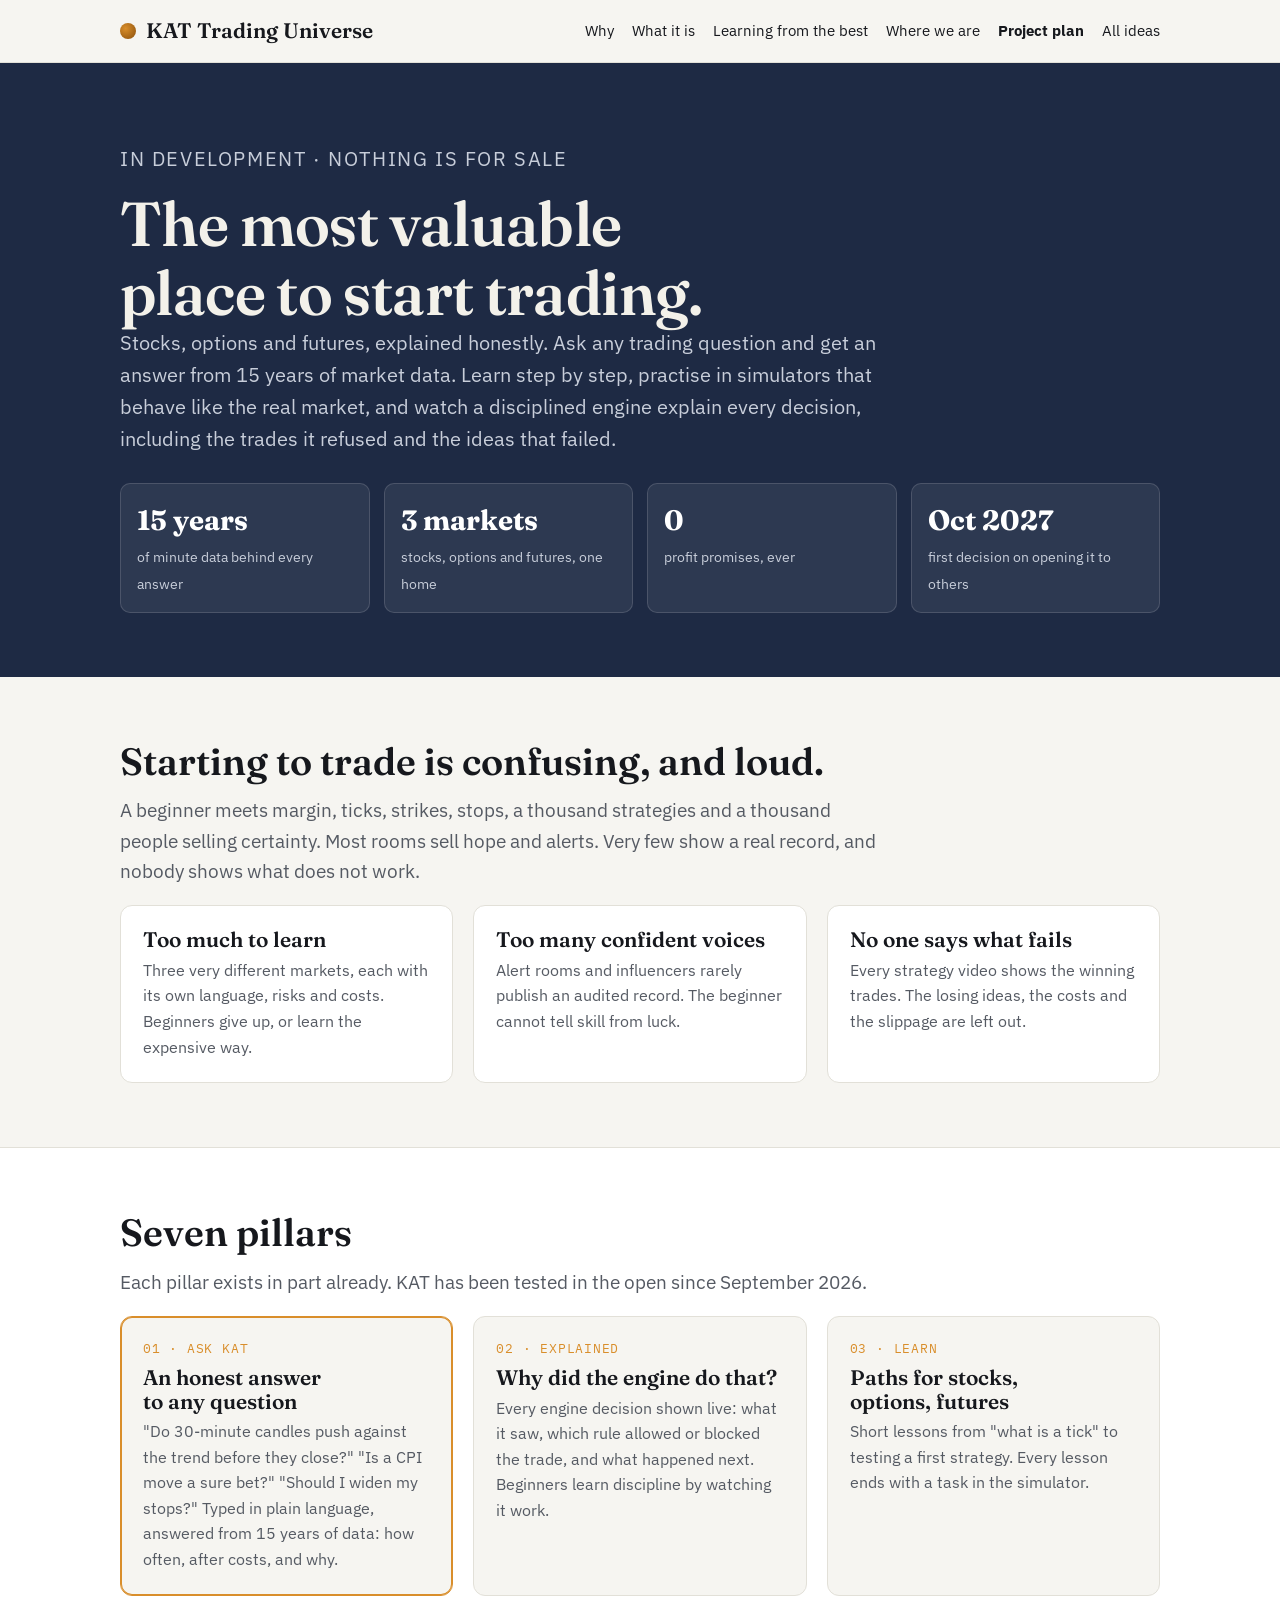
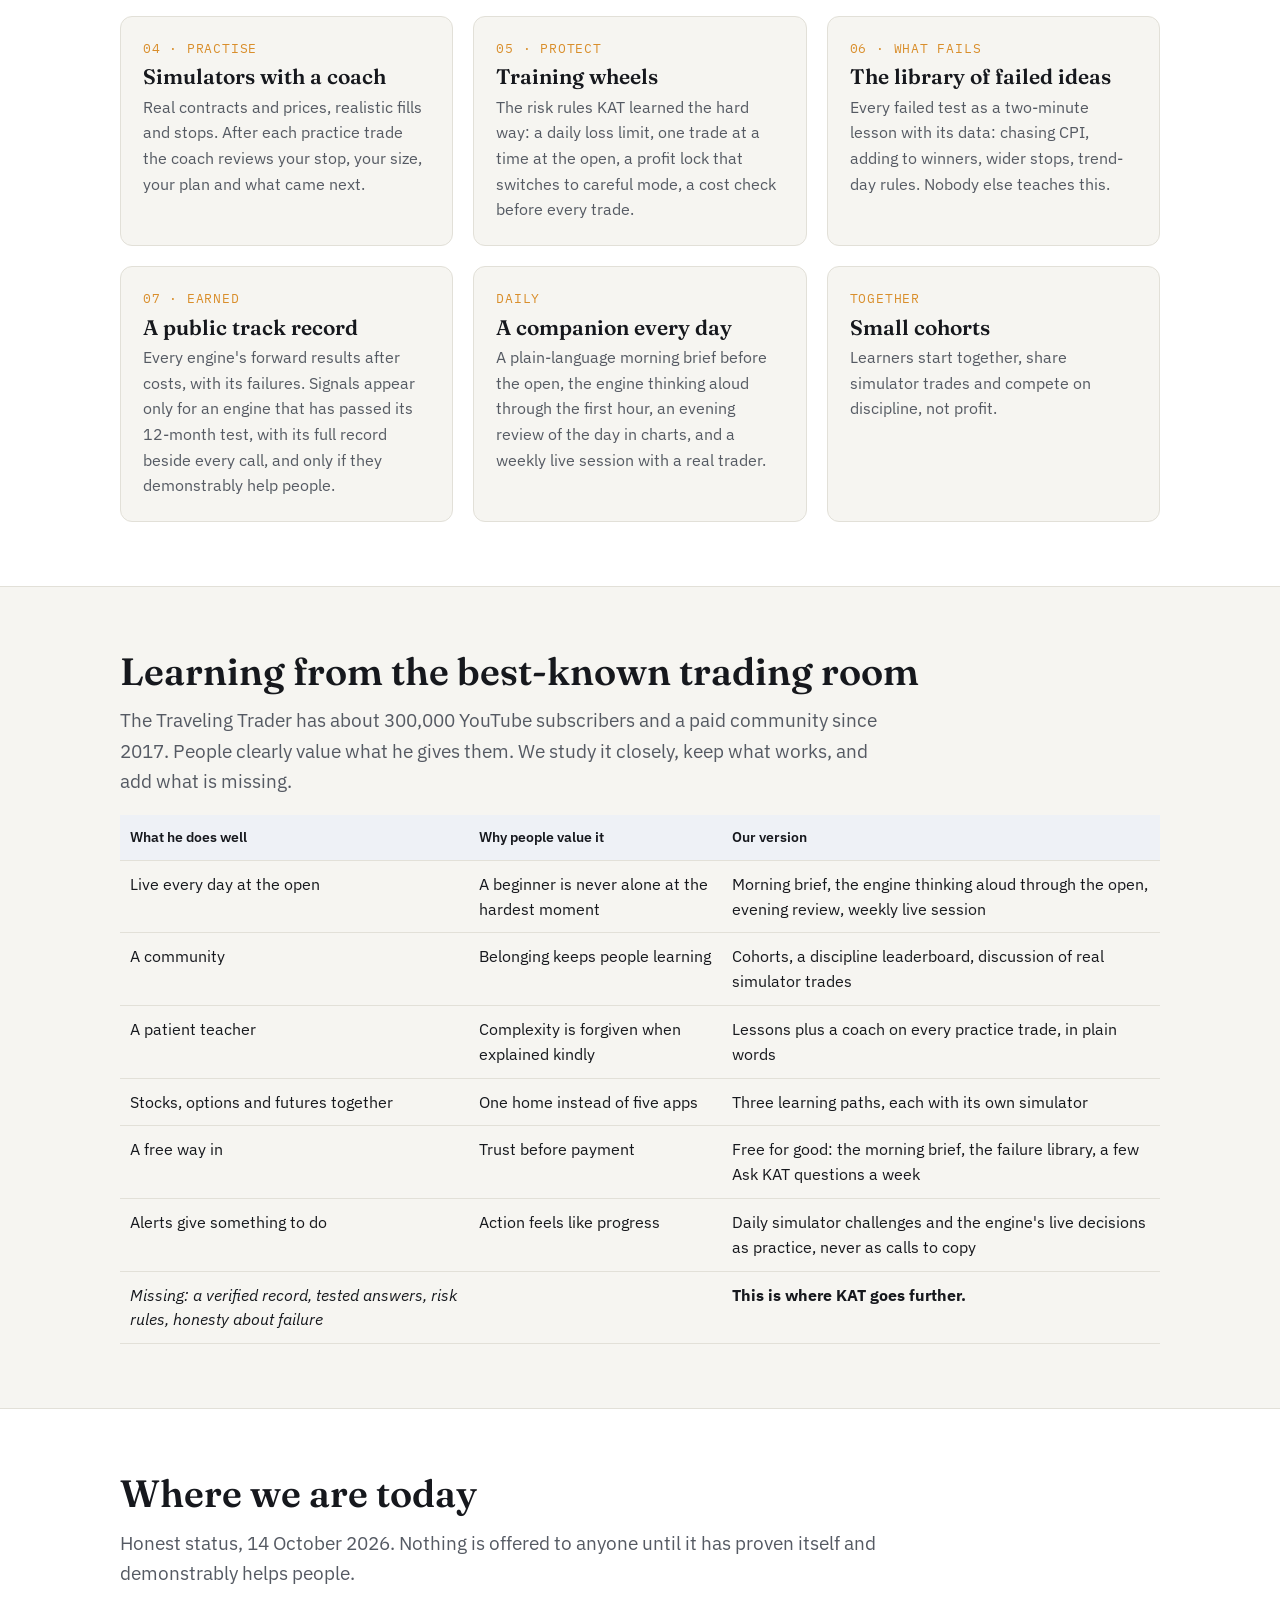
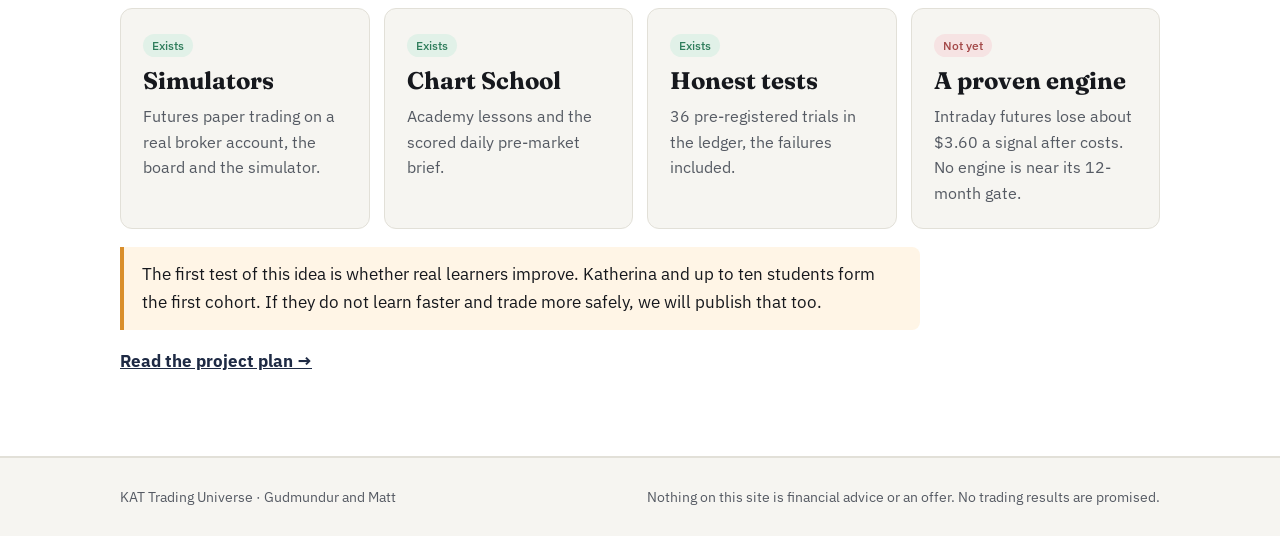
==== index.html @ 8381a34c "KAT Trading Universe: overview and project plan Co-Authored-By: Claude Opus 5.5 <noreply@anthropic.c" ====
<!doctype html>
<html lang="en">
<head>
<meta charset="utf-8">
<meta name="viewport" content="width=device-width, initial-scale=1, viewport-fit=cover">
<title>KAT Trading Universe</title>
<meta name="description" content="The most valuable place to start trading stocks, options and futures: honest answers from 15 years of data, guided learning, realistic simulators and an engine that explains every decision. In development; nothing is for sale.">
<link rel="preconnect" href="https://fonts.googleapis.com">
<link rel="stylesheet" href="https://fonts.googleapis.com/css2?family=Fraunces:opsz,wght@9..144,600&family=IBM+Plex+Sans:wght@400;500;600&family=IBM+Plex+Mono:wght@400;500&display=swap">
<link rel="stylesheet" href="style.css">
</head>
<body>
<header class="top">
  <div class="wrap">
    <a class="brand" href="index.html"><i></i>KAT Trading Universe</a>
    <nav aria-label="Main">
      <a href="#why">Why</a>
      <a href="#pillars">What it is</a>
      <a href="#learn">Learning from the best</a>
      <a href="#today">Where we are</a>
      <a href="plan.html"><strong>Project plan</strong></a>
      <a href="https://gummihurdal.github.io/ideas/#universe">All ideas</a>
    </nav>
  </div>
</header>

<section class="hero">
  <div class="wrap">
    <p class="eyebrow">In development · nothing is for sale</p>
    <h1>The most valuable place to start trading.</h1>
    <p>Stocks, options and futures, explained honestly. Ask any trading question and get an answer from 15 years of market data. Learn step by step, practise in simulators that behave like the real market, and watch a disciplined engine explain every decision, including the trades it refused and the ideas that failed.</p>
    <div class="kpis">
      <div><strong>15 years</strong><span>of minute data behind every answer</span></div>
      <div><strong>3 markets</strong><span>stocks, options and futures, one home</span></div>
      <div><strong>0</strong><span>profit promises, ever</span></div>
      <div><strong>Oct 2027</strong><span>first decision on opening it to others</span></div>
    </div>
  </div>
</section>

<main>
<section id="why">
  <div class="wrap">
    <h2>Starting to trade is confusing, and loud.</h2>
    <p class="lead">A beginner meets margin, ticks, strikes, stops, a thousand strategies and a thousand people selling certainty. Most rooms sell hope and alerts. Very few show a real record, and nobody shows what does not work.</p>
    <div class="grid3">
      <div class="card"><h3>Too much to learn</h3><p>Three very different markets, each with its own language, risks and costs. Beginners give up, or learn the expensive way.</p></div>
      <div class="card"><h3>Too many confident voices</h3><p>Alert rooms and influencers rarely publish an audited record. The beginner cannot tell skill from luck.</p></div>
      <div class="card"><h3>No one says what fails</h3><p>Every strategy video shows the winning trades. The losing ideas, the costs and the slippage are left out.</p></div>
    </div>
  </div>
</section>

<section id="pillars" class="alt">
  <div class="wrap">
    <h2>Seven pillars</h2>
    <p class="lead">Each pillar exists in part already. KAT has been tested in the open since September 2026.</p>
    <div class="grid3">
      <div class="card star"><span class="num">01 · ASK KAT</span><h3>An honest answer to any question</h3><p>"Do 30-minute candles push against the trend before they close?" "Is a CPI move a sure bet?" "Should I widen my stops?" Typed in plain language, answered from 15 years of data: how often, after costs, and why.</p></div>
      <div class="card"><span class="num">02 · EXPLAINED</span><h3>Why did the engine do that?</h3><p>Every engine decision shown live: what it saw, which rule allowed or blocked the trade, and what happened next. Beginners learn discipline by watching it work.</p></div>
      <div class="card"><span class="num">03 · LEARN</span><h3>Paths for stocks, options, futures</h3><p>Short lessons from "what is a tick" to testing a first strategy. Every lesson ends with a task in the simulator.</p></div>
      <div class="card"><span class="num">04 · PRACTISE</span><h3>Simulators with a coach</h3><p>Real contracts and prices, realistic fills and stops. After each practice trade the coach reviews your stop, your size, your plan and what came next.</p></div>
      <div class="card"><span class="num">05 · PROTECT</span><h3>Training wheels</h3><p>The risk rules KAT learned the hard way: a daily loss limit, one trade at a time at the open, a profit lock that switches to careful mode, a cost check before every trade.</p></div>
      <div class="card"><span class="num">06 · WHAT FAILS</span><h3>The library of failed ideas</h3><p>Every failed test as a two-minute lesson with its data: chasing CPI, adding to winners, wider stops, trend-day rules. Nobody else teaches this.</p></div>
      <div class="card"><span class="num">07 · EARNED</span><h3>A public track record</h3><p>Every engine's forward results after costs, with its failures. Signals appear only for an engine that has passed its 12-month test, with its full record beside every call, and only if they demonstrably help people.</p></div>
      <div class="card"><span class="num">DAILY</span><h3>A companion every day</h3><p>A plain-language morning brief before the open, the engine thinking aloud through the first hour, an evening review of the day in charts, and a weekly live session with a real trader.</p></div>
      <div class="card"><span class="num">TOGETHER</span><h3>Small cohorts</h3><p>Learners start together, share simulator trades and compete on discipline, not profit.</p></div>
    </div>
  </div>
</section>

<section id="learn">
  <div class="wrap">
    <h2>Learning from the best-known trading room</h2>
    <p class="lead">The Traveling Trader has about 300,000 YouTube subscribers and a paid community since 2017. People clearly value what he gives them. We study it closely, keep what works, and add what is missing.</p>
    <div class="scroll"><table>
      <thead><tr><th>What he does well</th><th>Why people value it</th><th>Our version</th></tr></thead>
      <tbody>
        <tr><td>Live every day at the open</td><td>A beginner is never alone at the hardest moment</td><td>Morning brief, the engine thinking aloud through the open, evening review, weekly live session</td></tr>
        <tr><td>A community</td><td>Belonging keeps people learning</td><td>Cohorts, a discipline leaderboard, discussion of real simulator trades</td></tr>
        <tr><td>A patient teacher</td><td>Complexity is forgiven when explained kindly</td><td>Lessons plus a coach on every practice trade, in plain words</td></tr>
        <tr><td>Stocks, options and futures together</td><td>One home instead of five apps</td><td>Three learning paths, each with its own simulator</td></tr>
        <tr><td>A free way in</td><td>Trust before payment</td><td>Free for good: the morning brief, the failure library, a few Ask KAT questions a week</td></tr>
        <tr><td>Alerts give something to do</td><td>Action feels like progress</td><td>Daily simulator challenges and the engine's live decisions as practice, never as calls to copy</td></tr>
        <tr><td><em>Missing: a verified record, tested answers, risk rules, honesty about failure</em></td><td></td><td><strong>This is where KAT goes further.</strong></td></tr>
      </tbody>
    </table></div>
  </div>
</section>

<section id="today" class="alt">
  <div class="wrap">
    <h2>Where we are today</h2>
    <p class="lead">Honest status, 14 October 2026. Nothing is offered to anyone until it has proven itself and demonstrably helps people.</p>
    <div class="status">
      <div class="card"><span class="pill done">Exists</span><strong>Simulators</strong><p>Futures paper trading on a real broker account, the board and the simulator.</p></div>
      <div class="card"><span class="pill done">Exists</span><strong>Chart School</strong><p>Academy lessons and the scored daily pre-market brief.</p></div>
      <div class="card"><span class="pill done">Exists</span><strong>Honest tests</strong><p>36 pre-registered trials in the ledger, the failures included.</p></div>
      <div class="card"><span class="pill no">Not yet</span><strong>A proven engine</strong><p>Intraday futures lose about $3.60 a signal after costs. No engine is near its 12-month gate.</p></div>
    </div>
    <div class="callout">The first test of this idea is whether real learners improve. Katherina and up to ten students form the first cohort. If they do not learn faster and trade more safely, we will publish that too.</div>
    <p><a href="plan.html"><strong>Read the project plan →</strong></a></p>
  </div>
</section>
</main>

<footer>
  <div class="wrap">
    <span>KAT Trading Universe · Gudmundur and Matt</span>
    <span>Nothing on this site is financial advice or an offer. No trading results are promised.</span>
  </div>
</footer>
</body>
</html>
---- style.css ----
:root{--bg:#F6F5F1;--panel:#FFFFFF;--ink:#16181D;--ink2:#555A63;--line:#E2E0D8;--deep:#1E2A44;--accent:#D98E2B;--good:#2E7D5B;--bad:#A34646;--soft:#EEF1F6;--max:1080px}
*{box-sizing:border-box}
html{scroll-padding-top:76px}
body{margin:0;background:var(--bg);color:var(--ink);font:17px/1.6 'IBM Plex Sans',system-ui,sans-serif}
h1,h2,h3{font-family:'Fraunces',Georgia,serif;font-weight:600;line-height:1.12;margin:0;text-wrap:balance}
h1{font-size:clamp(36px,6vw,62px);letter-spacing:-.01em}
h2{font-size:clamp(26px,3.4vw,38px);margin-bottom:12px}
h3{font-size:21px;margin-bottom:6px}
p{margin:0 0 1em;max-width:66ch}
a{color:var(--deep)}
a:focus-visible{outline:2px solid var(--accent);outline-offset:3px}
.wrap{max-width:var(--max);margin:0 auto;padding-left:max(20px,env(safe-area-inset-left,0px));padding-right:max(20px,env(safe-area-inset-right,0px))}
header.top{position:sticky;top:0;z-index:5;background:rgba(246,245,241,.95);backdrop-filter:blur(6px);border-bottom:1px solid var(--line)}
header.top .wrap{display:flex;justify-content:space-between;align-items:center;gap:16px;padding-block:14px}
.brand{font-family:'Fraunces',Georgia,serif;font-weight:600;font-size:21px;text-decoration:none;color:var(--ink);display:flex;align-items:center;gap:10px}
.brand i{width:16px;height:16px;border-radius:50%;background:radial-gradient(circle at 35% 35%,var(--accent),#8a4f0b);display:inline-block}
nav{display:flex;flex-wrap:wrap;gap:18px;font-size:15px}
nav a{text-decoration:none;color:var(--ink)}nav a:hover{color:var(--accent)}
.hero{background:var(--deep);color:#F3F1EA;padding-block:80px 64px}
.hero p{color:#C8CEDA;font-size:20px}
.eyebrow{font-size:14px;letter-spacing:.08em;text-transform:uppercase;color:#C8CEDA;margin-bottom:14px}
.kpis{display:grid;grid-template-columns:repeat(4,1fr);gap:14px;margin-top:28px}
.kpis div{background:rgba(255,255,255,.07);border:1px solid rgba(255,255,255,.14);border-radius:10px;padding:14px 16px}
.kpis strong{display:block;font-family:'Fraunces',Georgia,serif;font-size:28px;color:#fff}
.kpis span{font-size:14px;color:#C8CEDA}
section{padding-block:64px}
section.alt{background:var(--panel);border-block:1px solid var(--line)}
.lead{color:var(--ink2);font-size:19px;max-width:70ch}
.grid3{display:grid;grid-template-columns:repeat(3,1fr);gap:20px}
.grid2{display:grid;grid-template-columns:1fr 1fr;gap:20px}
.card{background:var(--panel);border:1px solid var(--line);border-radius:12px;padding:22px;min-width:0}
section.alt .card{background:var(--bg)}
.card p{font-size:16px;color:var(--ink2);margin:0}
.num{font-family:'IBM Plex Mono',monospace;font-size:13px;color:var(--accent);letter-spacing:.06em;margin-bottom:6px;display:block}
.star{border-color:var(--accent);box-shadow:0 0 0 1px var(--accent) inset}
.scroll{overflow-x:auto}
table{width:100%;border-collapse:collapse;font-size:15.5px}
th,td{text-align:left;vertical-align:top;padding:11px 10px;border-bottom:1px solid var(--line)}
th{font-weight:600;background:var(--soft);font-size:14px}
.callout{background:#FFF5E6;border-left:4px solid var(--accent);padding:14px 18px;border-radius:0 8px 8px 0;margin:18px 0;max-width:80ch}
.pill{display:inline-block;font-size:12px;padding:2px 9px;border-radius:999px;background:var(--soft);color:var(--deep);white-space:nowrap;font-weight:500}
.pill.todo{background:#EDEBE4;color:var(--ink2)}.pill.now{background:#FFF0D6;color:#7A4A0A}.pill.done{background:#E1F1E8;color:var(--good)}.pill.no{background:#F6E3E3;color:var(--bad)}
.phase{border-left:3px solid var(--accent);padding:4px 0 4px 18px;margin:26px 0}
.phase h3{margin-bottom:4px}.phase .when{font-size:14px;color:var(--ink2);margin-bottom:10px}
ul.clean{padding-left:20px;margin:0;max-width:74ch}ul.clean li{margin-bottom:7px}
.status{display:grid;grid-template-columns:repeat(4,1fr);gap:14px}
.status .card strong{display:block;font-family:'Fraunces',Georgia,serif;font-size:24px;margin:4px 0}
footer{border-top:1px solid var(--line);padding-block:28px;font-size:14px;color:var(--ink2)}
footer .wrap{display:flex;flex-wrap:wrap;justify-content:space-between;gap:12px}
@media (max-width:900px){.grid3,.status,.kpis{grid-template-columns:1fr 1fr}}
@media (max-width:640px){.grid3,.grid2,.status,.kpis{grid-template-columns:1fr}nav{gap:12px;font-size:14px}.hero{padding-block:56px 44px}section{padding-block:46px}}
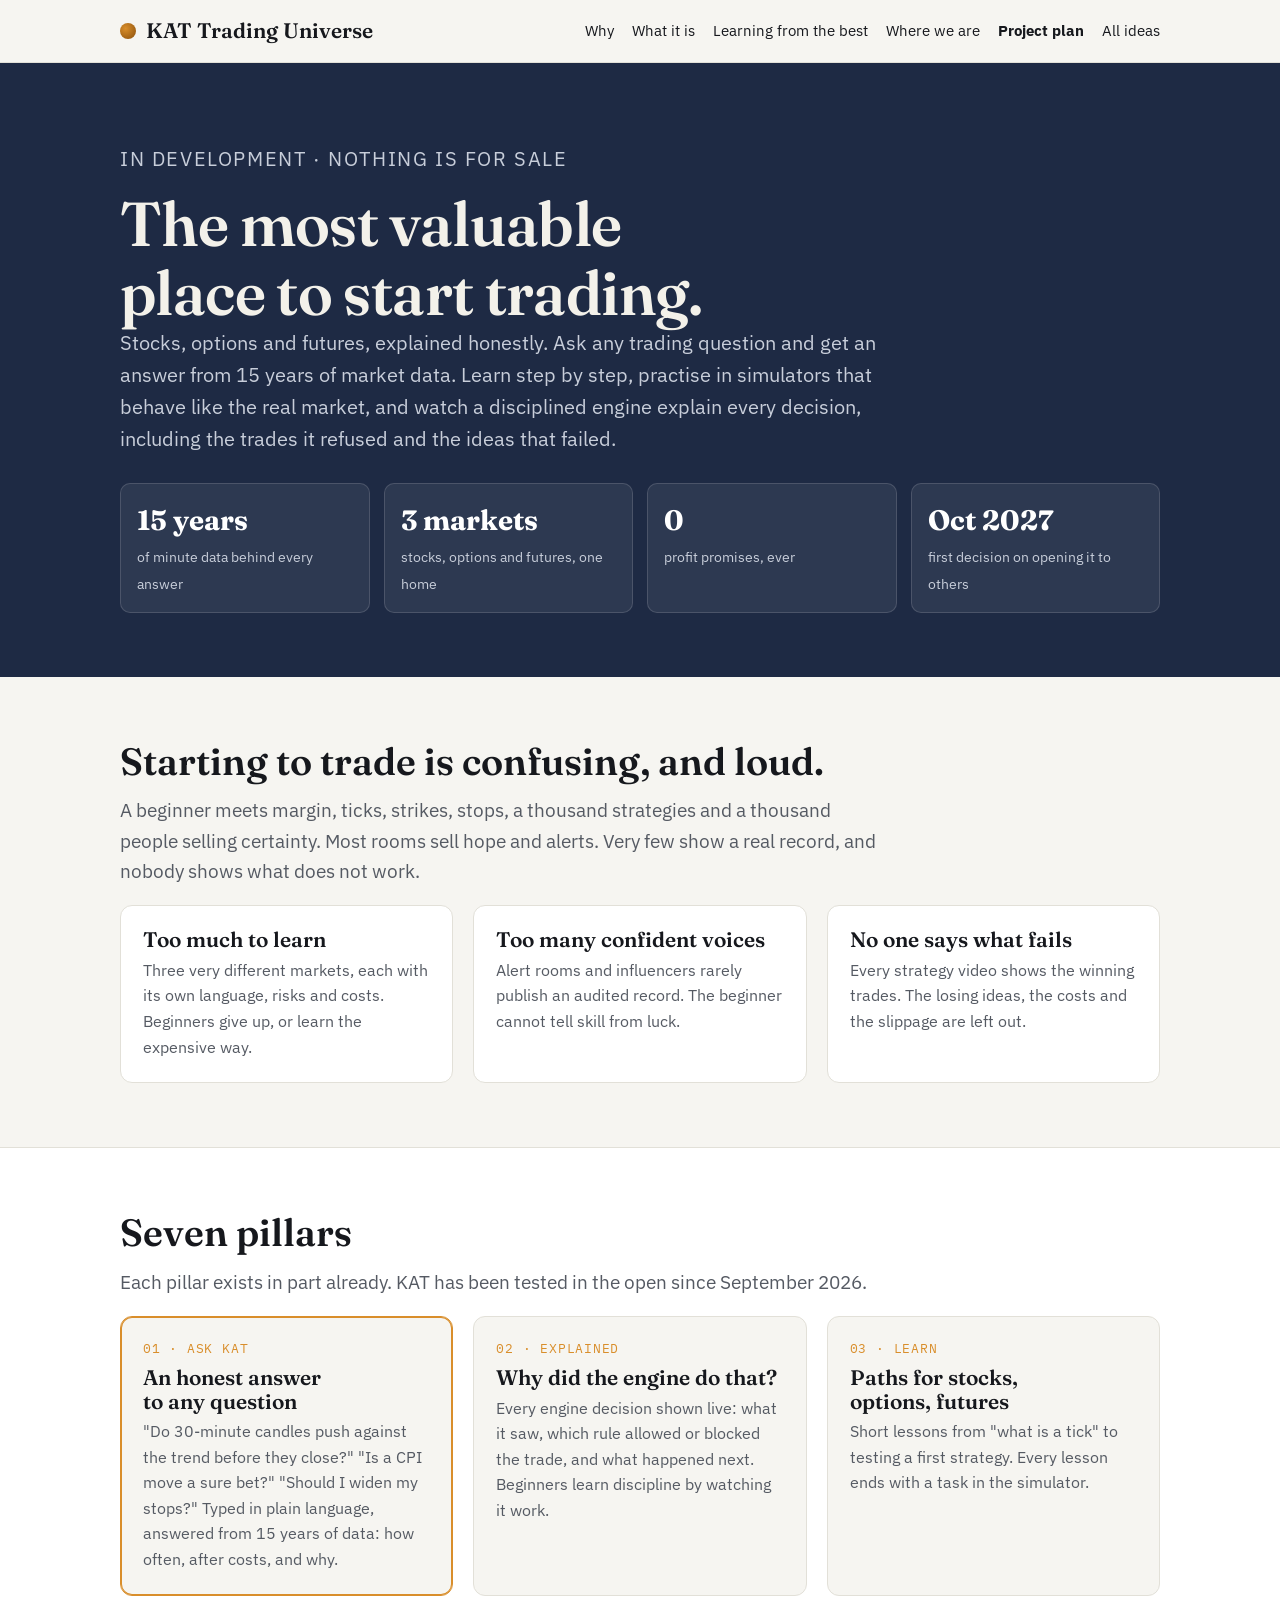
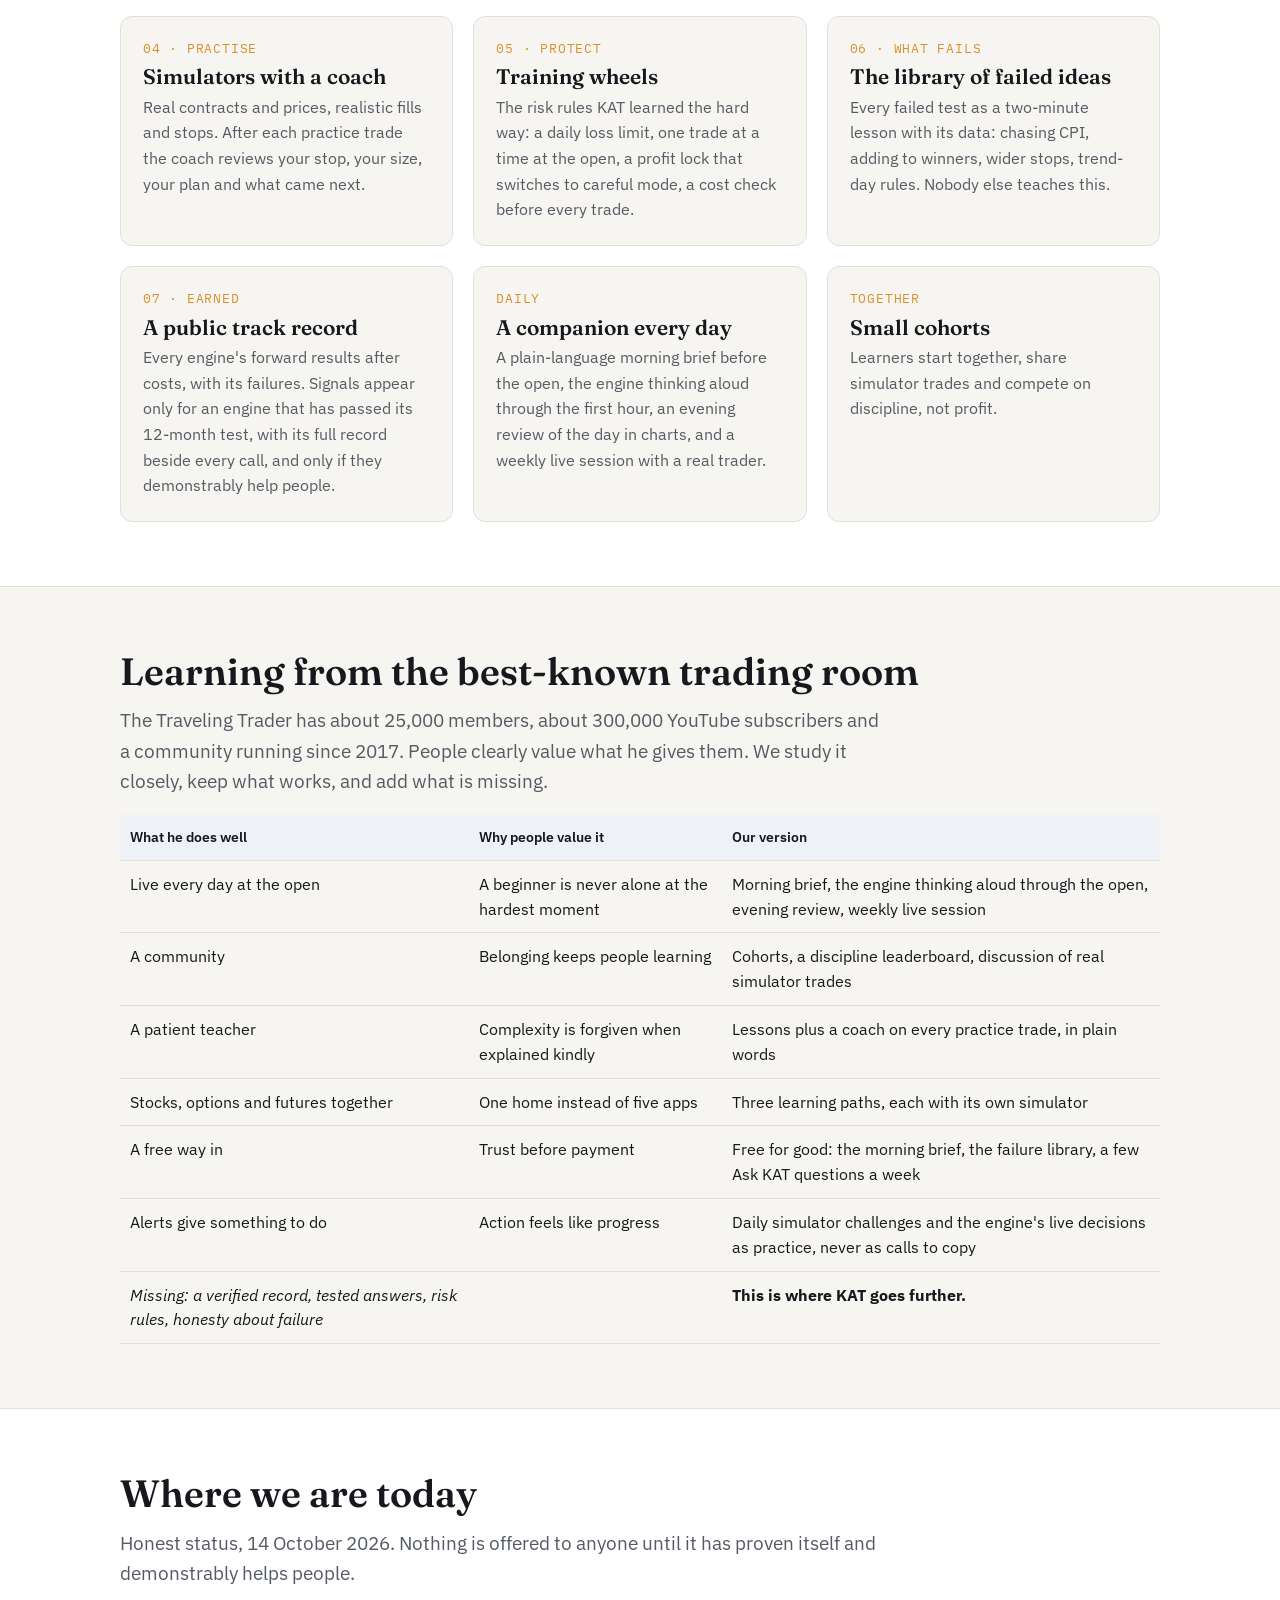
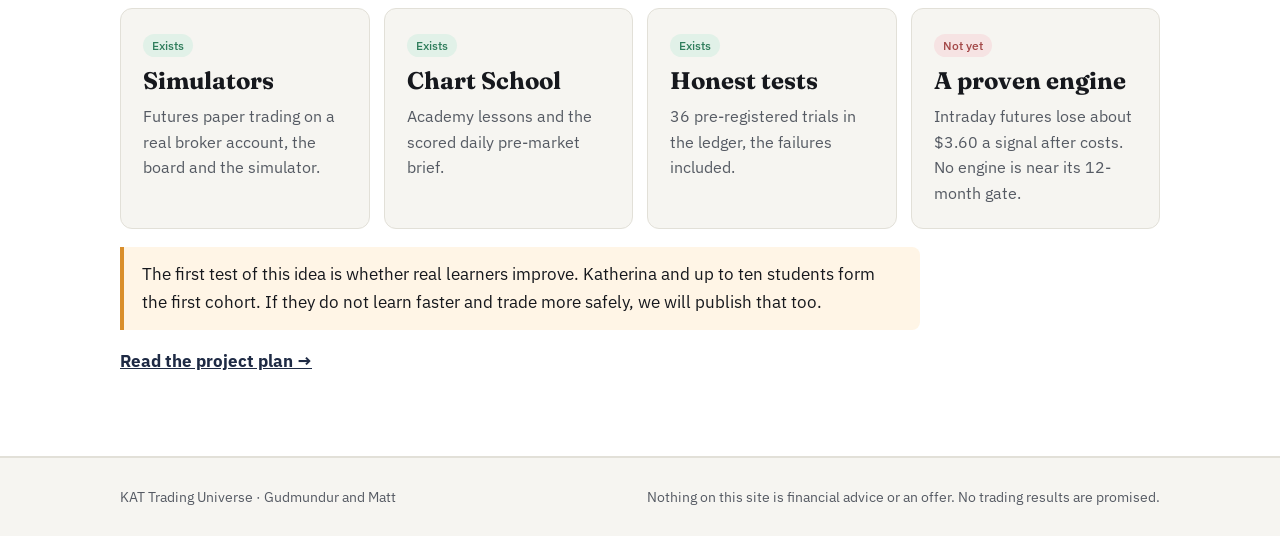
==== commit 8f5a14f8: "Traveling Trader: about 25,000 members (owner's figure) Co-Authored-By: Claude Opus 5.5 <noreply@ant" ====
--- a/index.html
+++ b/index.html
@@ -72,7 +72,7 @@
 <section id="learn">
   <div class="wrap">
     <h2>Learning from the best-known trading room</h2>
-    <p class="lead">The Traveling Trader has about 300,000 YouTube subscribers and a paid community since 2017. People clearly value what he gives them. We study it closely, keep what works, and add what is missing.</p>
+    <p class="lead">The Traveling Trader has about 25,000 members, about 300,000 YouTube subscribers and a community running since 2017. People clearly value what he gives them. We study it closely, keep what works, and add what is missing.</p>
     <div class="scroll"><table>
       <thead><tr><th>What he does well</th><th>Why people value it</th><th>Our version</th></tr></thead>
       <tbody>
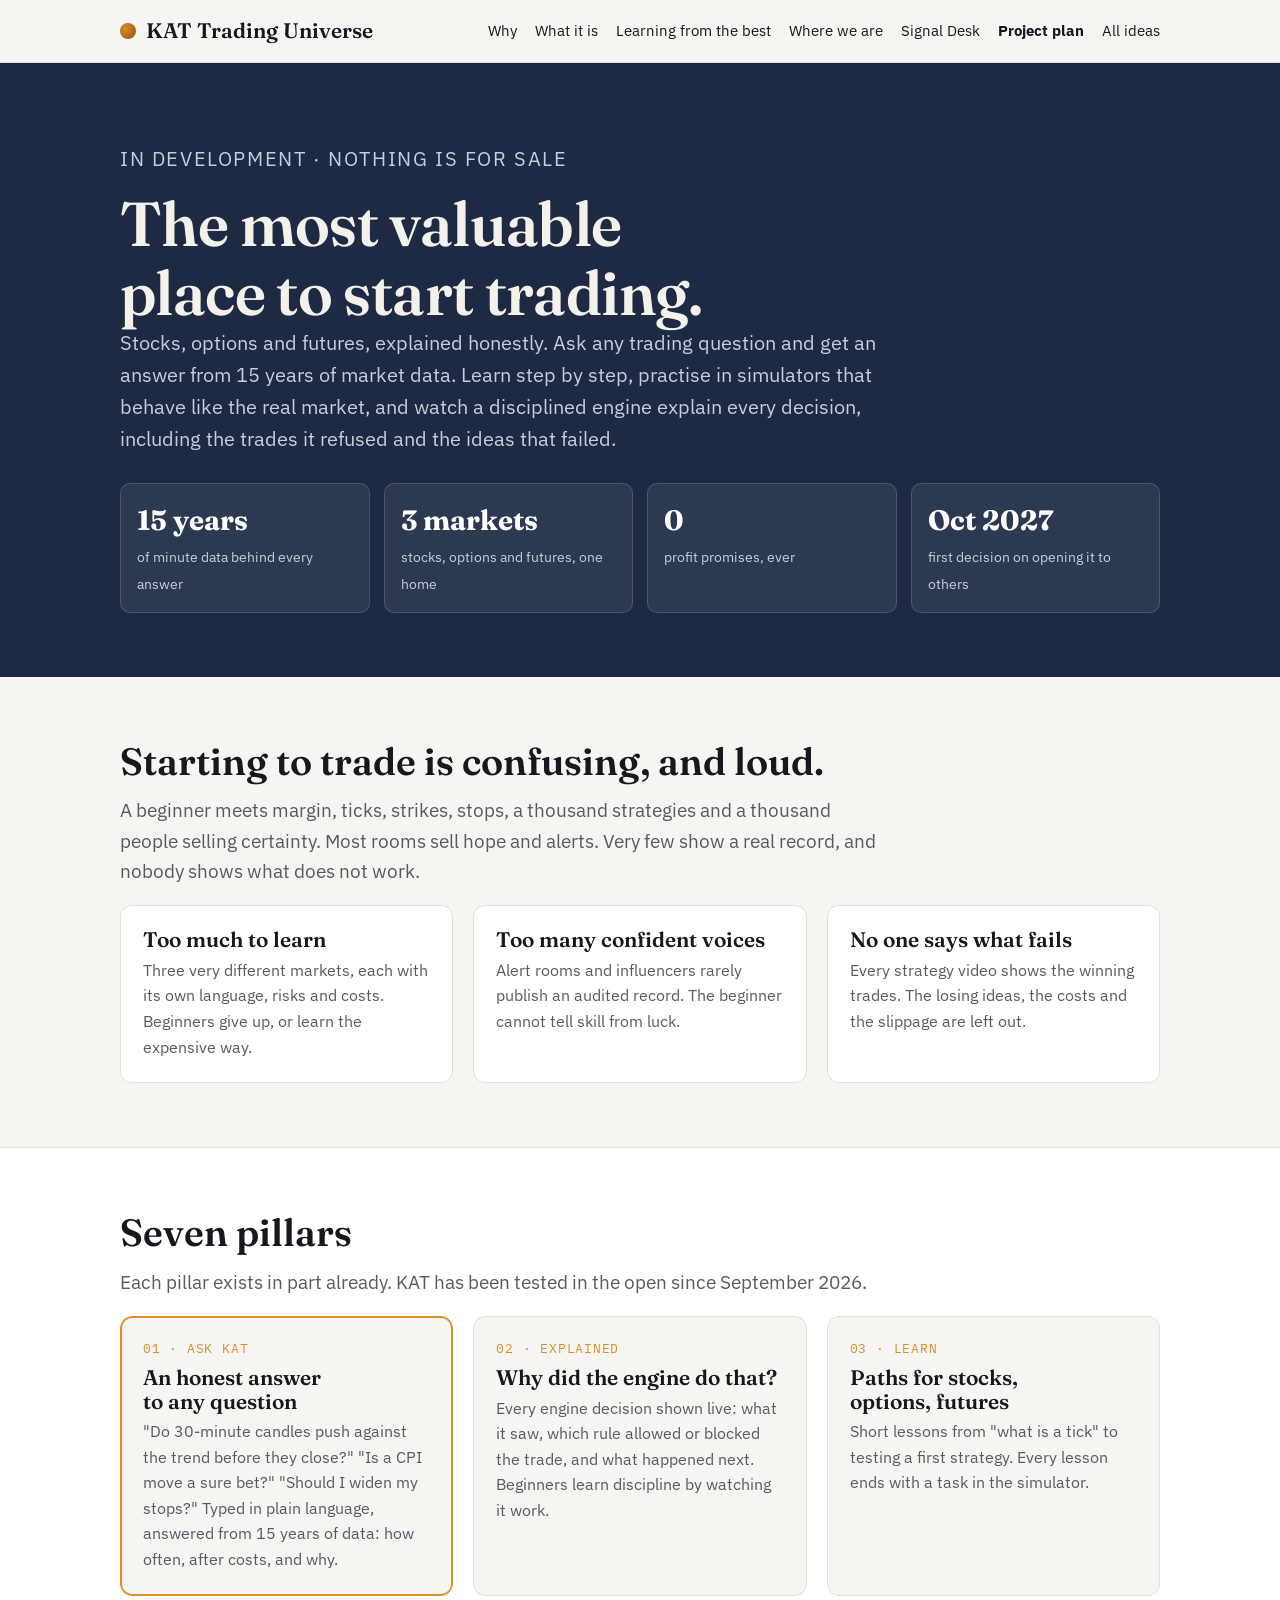
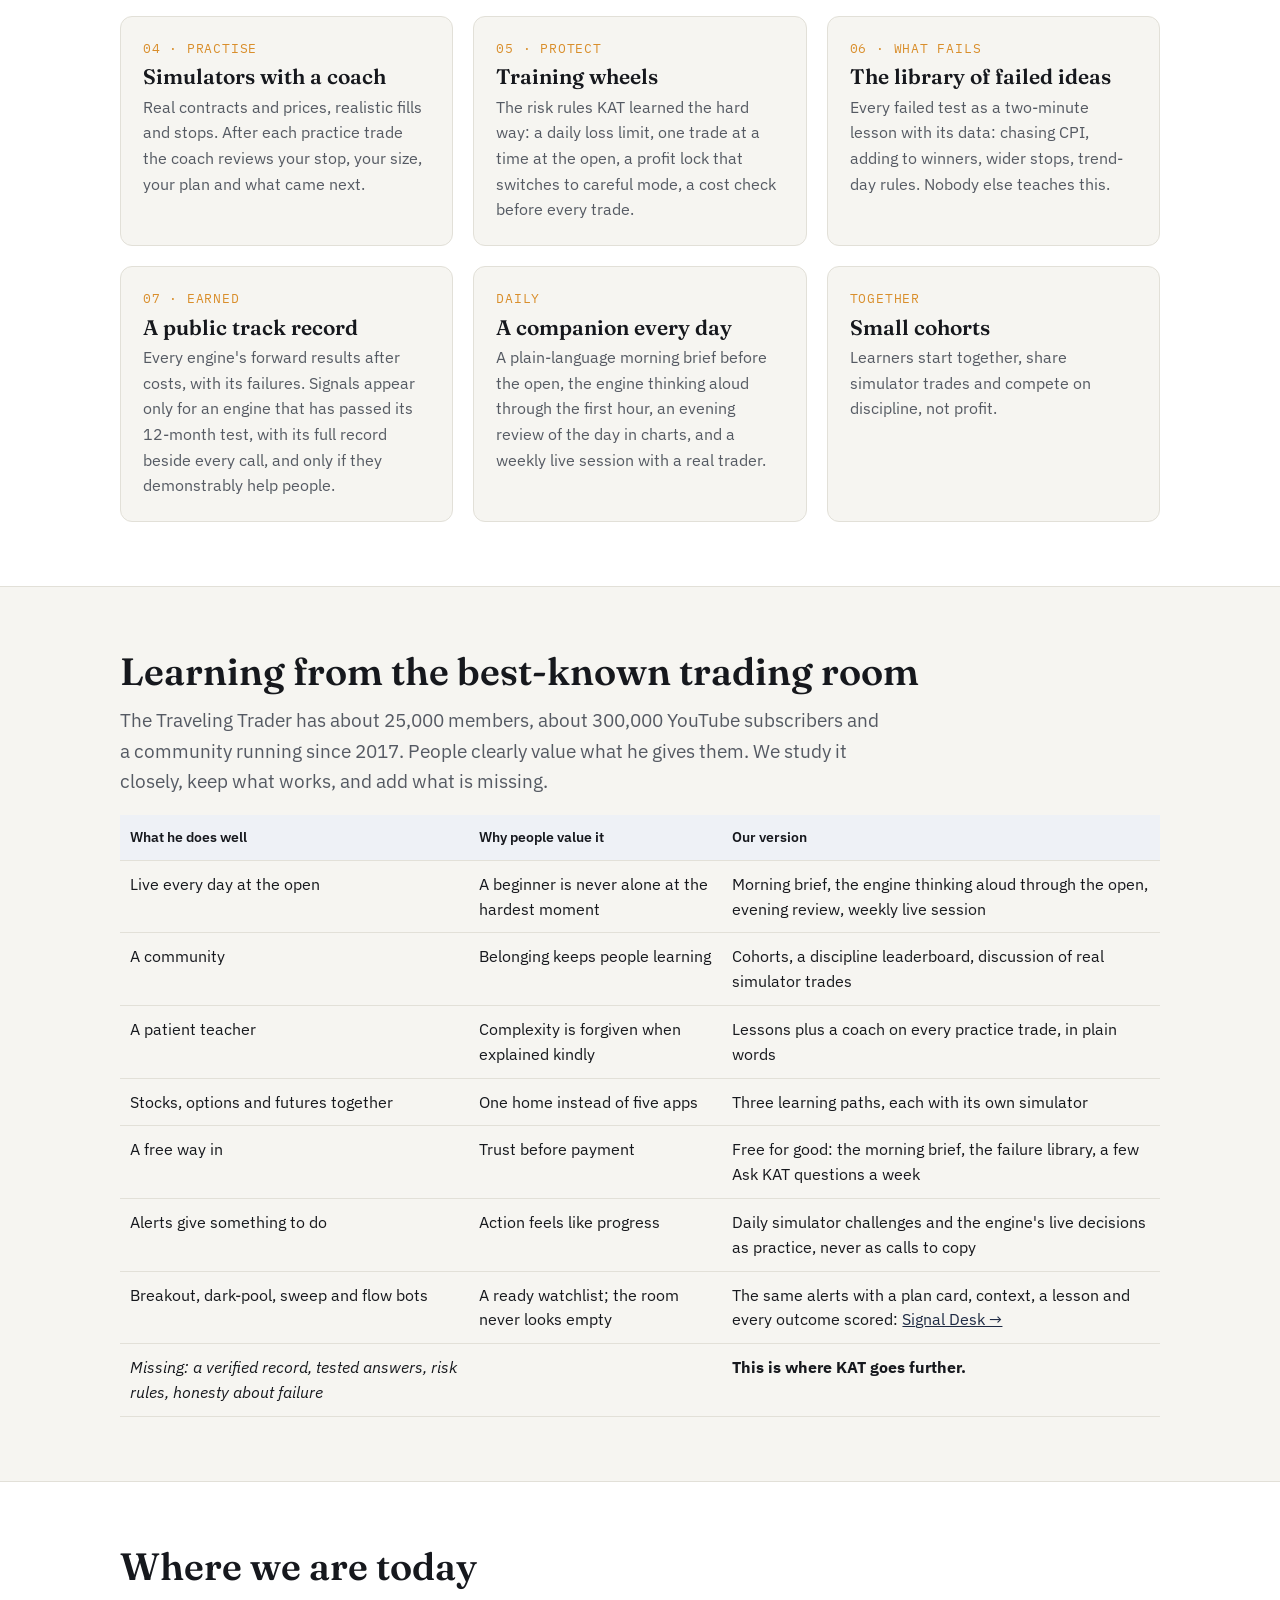
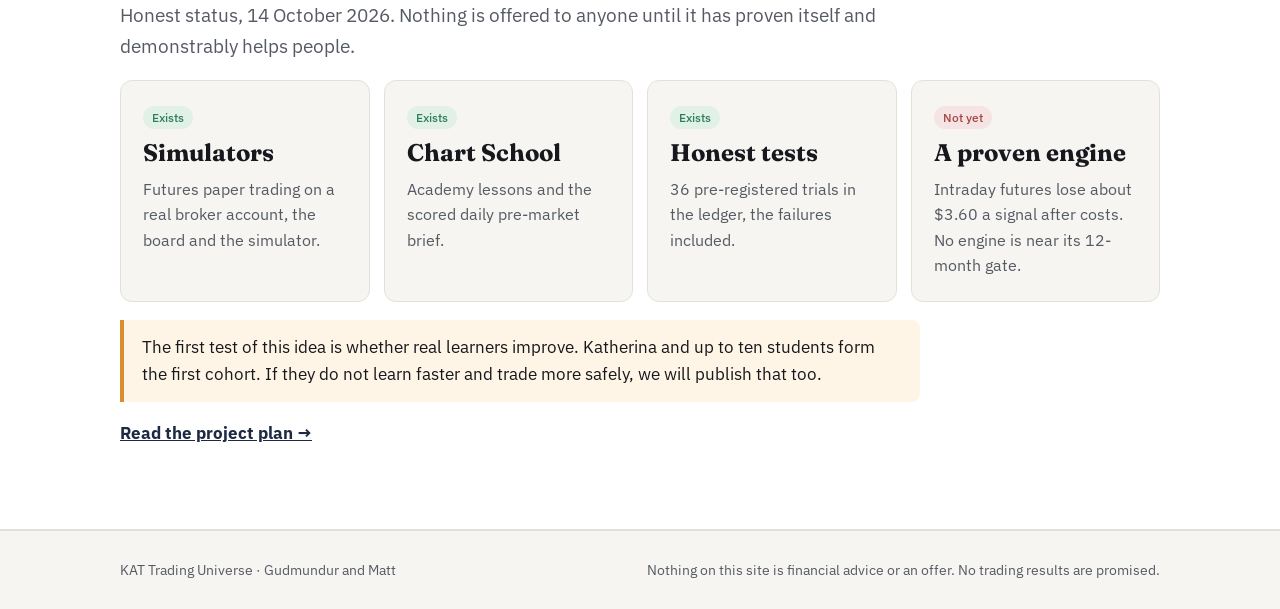
==== commit 1dc0f804: "Signal Desk: breakout, dark-pool, sweep and flow bots, their value, and the KAT version (U-17..U-21)" ====
--- a/index.html
+++ b/index.html
@@ -18,6 +18,7 @@
       <a href="#pillars">What it is</a>
       <a href="#learn">Learning from the best</a>
       <a href="#today">Where we are</a>
+      <a href="signals.html">Signal Desk</a>
       <a href="plan.html"><strong>Project plan</strong></a>
       <a href="https://gummihurdal.github.io/ideas/#universe">All ideas</a>
     </nav>
@@ -82,6 +83,7 @@
         <tr><td>Stocks, options and futures together</td><td>One home instead of five apps</td><td>Three learning paths, each with its own simulator</td></tr>
         <tr><td>A free way in</td><td>Trust before payment</td><td>Free for good: the morning brief, the failure library, a few Ask KAT questions a week</td></tr>
         <tr><td>Alerts give something to do</td><td>Action feels like progress</td><td>Daily simulator challenges and the engine's live decisions as practice, never as calls to copy</td></tr>
+        <tr><td>Breakout, dark-pool, sweep and flow bots</td><td>A ready watchlist; the room never looks empty</td><td>The same alerts with a plan card, context, a lesson and every outcome scored: <a href="signals.html">Signal Desk →</a></td></tr>
         <tr><td><em>Missing: a verified record, tested answers, risk rules, honesty about failure</em></td><td></td><td><strong>This is where KAT goes further.</strong></td></tr>
       </tbody>
     </table></div>
